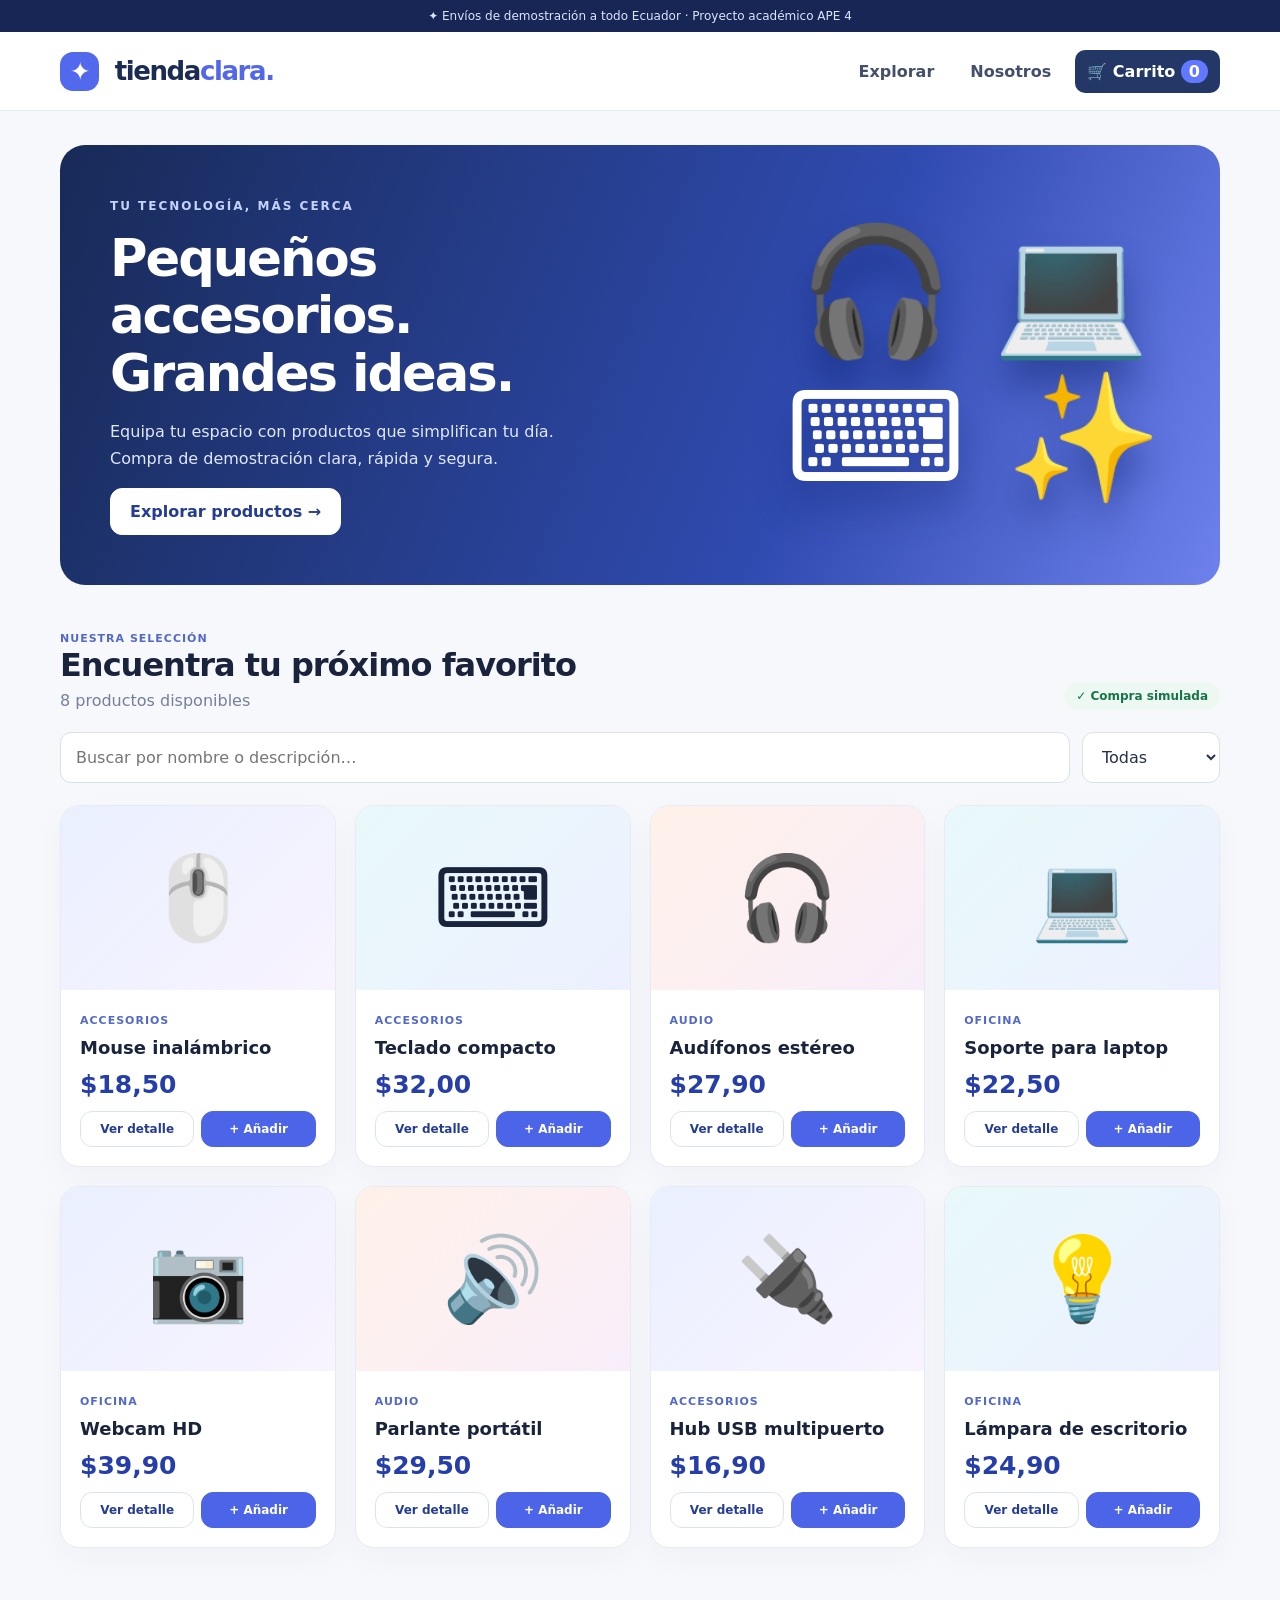
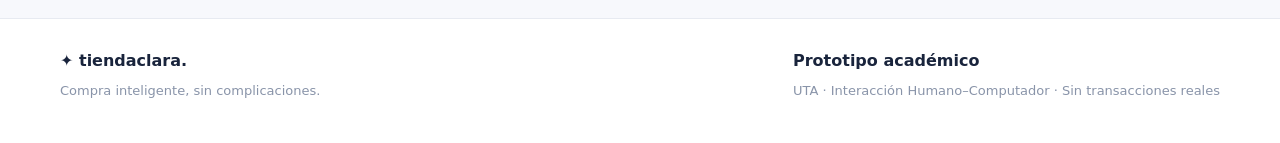
==== prototipo/v2/index.html @ d962505a "docs: document APE4 prototype and include iterations" ====
<!doctype html><html lang="es"><head><meta charset="utf-8"><meta name="viewport" content="width=device-width,initial-scale=1"><meta name="theme-color" content="#172654"><title>Tienda Clara | Compra fácil</title><link rel="stylesheet" href="styles.css"></head><body><a class="skip" href="#main">Saltar al contenido</a><div class="top">✦ Envíos de demostración a todo Ecuador · Proyecto académico APE 4</div><header class="head"><div class="wrap nav"><button class="brand" data-go="catalog" aria-label="Ir al inicio"><span class="logo">✦</span> tienda<span>clara.</span></button><nav aria-label="Principal"><button data-go="catalog">Explorar</button><button data-go="about">Nosotros</button><button class="cartbtn" data-go="cart">🛒 Carrito <span id="cartcount">0</span></button></nav></div></header><main id="main" class="wrap" tabindex="-1"></main><div id="toast" role="status" aria-live="polite"></div><footer><div class="wrap foot"><div><b>✦ tiendaclara.</b><p>Compra inteligente, sin complicaciones.</p></div><div><b>Prototipo académico</b><p>UTA · Interacción Humano–Computador · Sin transacciones reales</p></div></div></footer><script src="app.js"></script></body></html>
---- prototipo/v2/styles.css ----
*{box-sizing:border-box}html{scroll-behavior:smooth}body{margin:0;font-family:Inter,ui-sans-serif,system-ui,-apple-system,Segoe UI,sans-serif;background:#f7f8fc;color:#19243c}button,input,select,textarea{font:inherit}button{cursor:pointer}button:disabled{cursor:not-allowed;opacity:.5}.wrap{width:min(1160px,calc(100% - 40px));margin:auto}.top{background:#172654;color:#dce5ff;text-align:center;font-size:12px;padding:9px}.head{background:#fff;border-bottom:1px solid #e6eaf1;position:sticky;top:0;z-index:10}.nav{display:flex;align-items:center;justify-content:space-between;min-height:78px;gap:16px}.brand{font-weight:900;font-size:26px;letter-spacing:-1.4px;background:none;border:0;color:#1b2c54;padding:0}.brand span:last-child{color:#5268e9}.logo{display:inline-grid;place-items:center;background:#5369ed;color:white;width:39px;height:39px;border-radius:13px;margin-right:8px;font-size:25px}.nav nav{display:flex;gap:12px;align-items:center}.nav nav button{background:none;border:0;color:#43506c;font-weight:700;padding:12px;border-radius:10px}.nav nav button:hover{background:#f1f3ff}.nav nav .cartbtn{background:#243867;color:#fff}.cartbtn span{background:#6278ff;padding:2px 8px;border-radius:20px}.skip{position:absolute;left:-9999px}.skip:focus{left:10px;top:10px;z-index:99;background:#fff;padding:10px}main{min-height:68vh;padding-bottom:70px}.hero{margin:34px 0 42px;background:linear-gradient(112deg,#182a57 0%,#304bb1 65%,#6e81ed);border-radius:25px;display:grid;grid-template-columns:1.15fr .85fr;align-items:center;overflow:hidden;min-height:350px;color:white}.hero-copy{padding:50px}.eyebrow{font-size:12px;font-weight:800;letter-spacing:2px;color:#c4d2ff}.hero h1{font-size:clamp(34px,4vw,54px);letter-spacing:-2px;line-height:1.12;margin:16px 0}.hero p{color:#e0e8ff;line-height:1.7;max-width:480px}.hero-art{font-size:125px;text-align:center;filter:drop-shadow(0 25px 18px #091e6470)}.btn{background:#4c64e8;border:1px solid #4c64e8;border-radius:12px;color:white;padding:13px 19px;font-weight:800;display:inline-flex;gap:9px;align-items:center;justify-content:center}.btn:hover{background:#344dcb}.btn.white{background:white;color:#243c91;border-color:white}.btn.ghost{background:#fff;color:#243c91;border-color:#dbe2f3}.btn.danger{color:#a6324b;background:#fff0f3;border-color:#ffe0e6}.btn:focus-visible,button:focus-visible,input:focus-visible,select:focus-visible,textarea:focus-visible{outline:3px solid #f2aa32;outline-offset:3px}.sectionhead{display:flex;justify-content:space-between;align-items:end;gap:15px;margin:0 0 20px}.sectionhead h2,.page-title{font-size:32px;letter-spacing:-1px;margin:0 0 7px}.muted{color:#748099}.filters{display:flex;gap:12px;flex-wrap:wrap;margin:22px 0}.filters input,.filters select,.field input,.field select,.field textarea{padding:14px 15px;background:#fff;border:1px solid #d9dfeb;border-radius:11px;color:#25314b}.filters input{flex:1;min-width:220px}.grid{display:grid;grid-template-columns:repeat(4,minmax(0,1fr));gap:19px}.product,.panel,.summary{background:white;border:1px solid #e7eaf1;border-radius:19px;box-shadow:0 10px 28px #1b2b5109;overflow:hidden}.product .pic{height:184px;display:grid;place-items:center;font-size:82px;background:linear-gradient(135deg,#eaf0ff,#f8f3ff)}.product:nth-child(2n) .pic{background:linear-gradient(135deg,#e8f9fa,#edf0ff)}.product:nth-child(3n) .pic{background:linear-gradient(135deg,#fff1e9,#f8eefa)}.product-body{padding:19px}.tag{font-size:11px;text-transform:uppercase;letter-spacing:1px;color:#5369c9;font-weight:900}.product h3{font-size:18px;margin:9px 0 6px}.price{font-size:25px;font-weight:900;color:#263eaa;margin:12px 0}.actions{display:flex;gap:7px;flex-wrap:wrap}.actions .btn{font-size:12px;padding:10px;flex:1}.crumb{margin:29px 0 23px;color:#687590}.crumb button{border:0;background:none;color:#405ed5;font-weight:700}.detail{display:grid;grid-template-columns:1fr 1fr;gap:30px}.detail-art{min-height:390px;background:linear-gradient(145deg,#e6ecff,#f7f2ff);border-radius:24px;display:grid;place-items:center;font-size:180px}.detail h1{font-size:43px;letter-spacing:-1.5px}.detail p{line-height:1.8}.pill{display:inline-block;padding:7px 12px;background:#ecf8f1;color:#187449;border-radius:30px;font-size:12px;font-weight:800}.panel{padding:28px}.layout{display:grid;grid-template-columns:1.7fr 1fr;gap:25px;align-items:start}.line{display:flex;align-items:center;gap:17px;padding:18px 0;border-bottom:1px solid #e8ebf3}.mini{width:82px;height:82px;border-radius:15px;background:#eef2ff;display:grid;place-items:center;font-size:42px}.lineinfo{flex:1}.lineinfo h3{margin:0 0 5px}.qty{display:flex;align-items:center;gap:12px}.qty button{border:1px solid #dbe1ed;background:#fff;border-radius:8px;width:34px;height:34px}.summary{padding:26px;position:sticky;top:104px}.sumrow{display:flex;justify-content:space-between;margin:16px 0}.sumrow.total{border-top:1px solid #e4e9f3;padding-top:20px;font-weight:900;font-size:22px}.summary .btn{width:100%}.field{display:grid;gap:7px;margin:17px 0}.field label{font-weight:750;font-size:14px}.field small{color:#b02d49;min-height:17px}.field [aria-invalid=true]{border-color:#d44865;background:#fff8f9}.two{display:grid;grid-template-columns:1fr 1fr;gap:16px}.notice{background:#f1f5ff;border:1px solid #dce6ff;border-radius:12px;padding:13px 16px;color:#40547d;font-size:14px}.success{max-width:720px;margin:60px auto;text-align:center;padding:45px}.success-icon{font-size:75px}.success h1{font-size:36px}.empty{text-align:center;padding:70px 20px;background:#fff;border-radius:20px;border:1px solid #e5eaf4}.empty .emoji{font-size:80px}.foot{display:flex;justify-content:space-between;gap:20px;padding:32px 0}.foot p{color:#8994a9;font-size:13px}footer{background:#fff;border-top:1px solid #e7eaf1}#toast{position:fixed;bottom:25px;right:25px;z-index:30;background:#1d355d;color:white;padding:14px 20px;border-radius:12px;box-shadow:0 10px 30px #12214633;opacity:0;pointer-events:none;transition:opacity .2s}#toast.show{opacity:1}.loader{display:inline-block;width:18px;height:18px;border:3px solid #ffffff77;border-top-color:white;border-radius:50%;animation:spin .8s linear infinite}@keyframes spin{to{transform:rotate(360deg)}}@media(max-width:900px){.grid{grid-template-columns:repeat(2,1fr)}.layout{grid-template-columns:1fr}.summary{position:static}.hero-art{font-size:95px}}@media(max-width:600px){.wrap{width:min(100% - 26px,1160px)}.nav{flex-wrap:wrap;padding:13px 0}.brand{font-size:21px}.nav nav{gap:0}.nav nav button{padding:9px;font-size:12px}.hero{grid-template-columns:1fr}.hero-copy{padding:30px}.hero-art{display:none}.grid,.detail,.two{grid-template-columns:1fr}.detail-art{min-height:260px;font-size:125px}.sectionhead h2,.page-title{font-size:27px}.line{flex-wrap:wrap}.foot{display:block}}
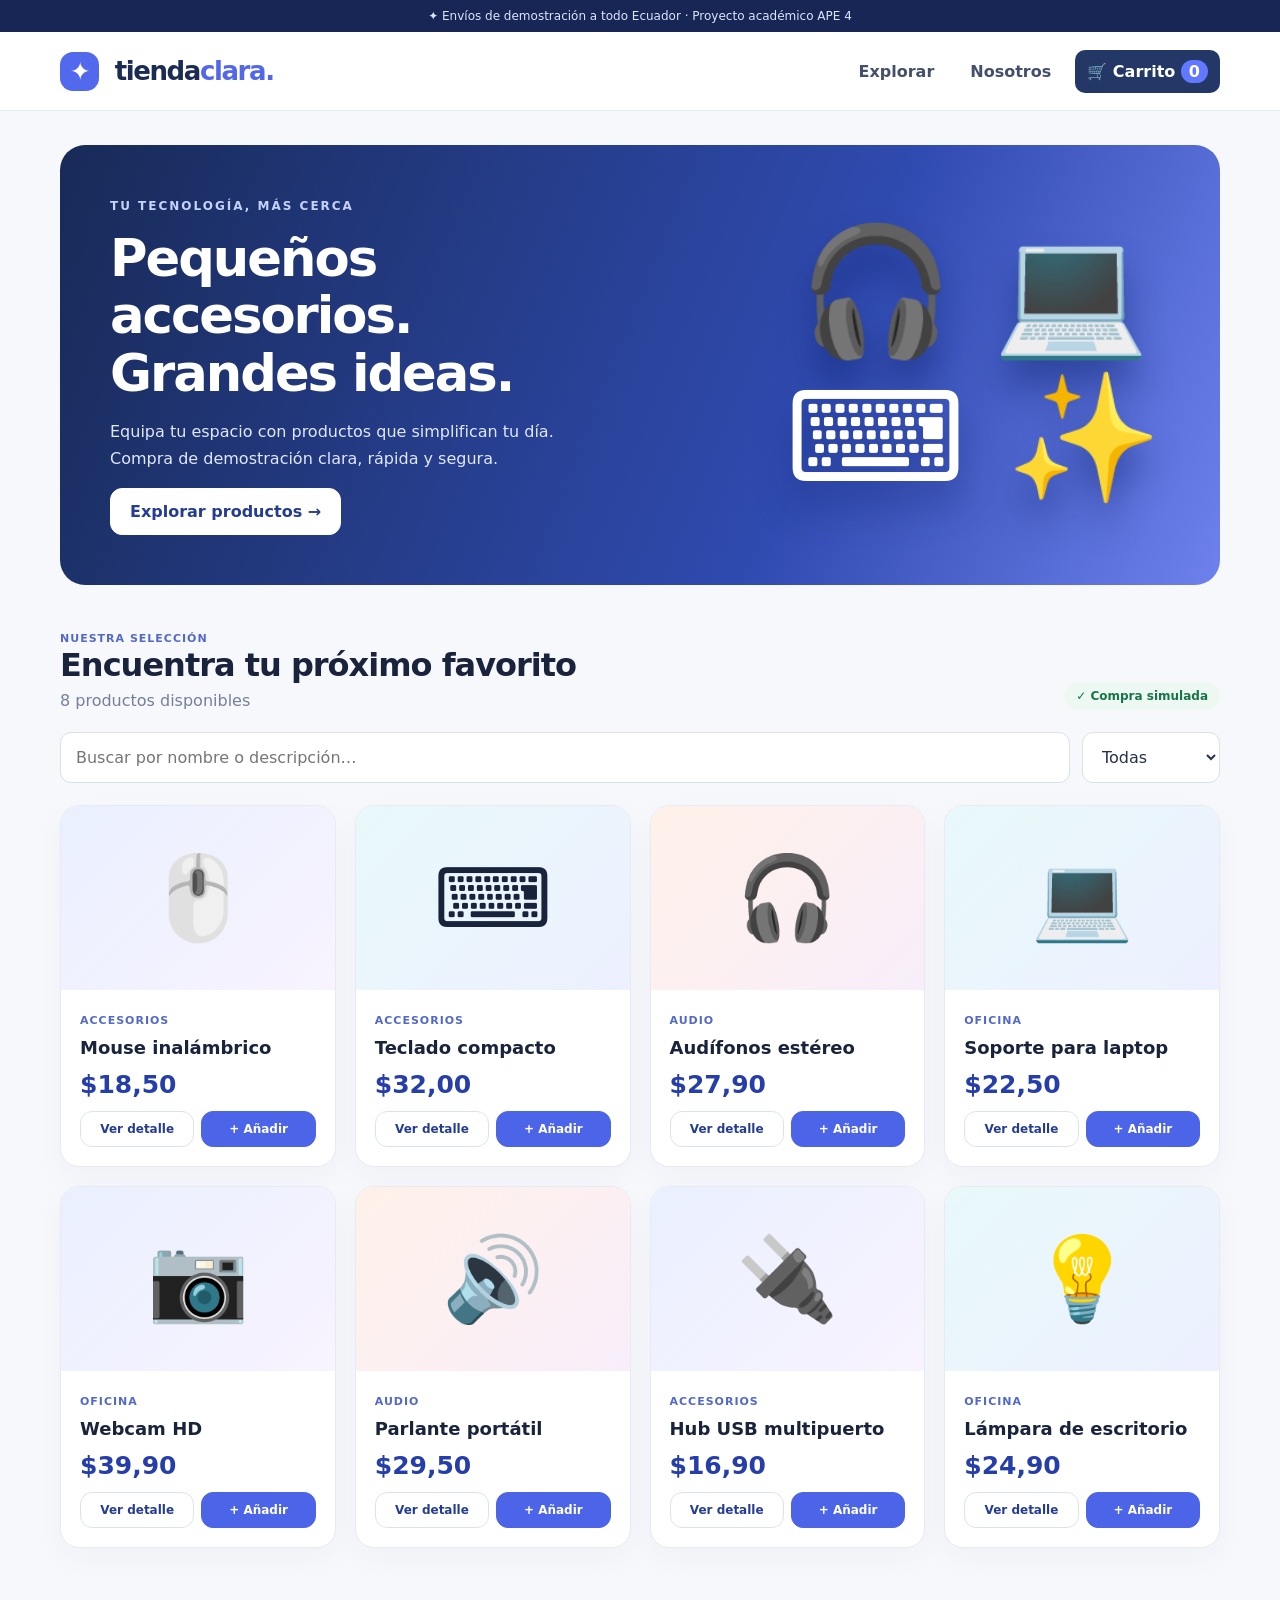
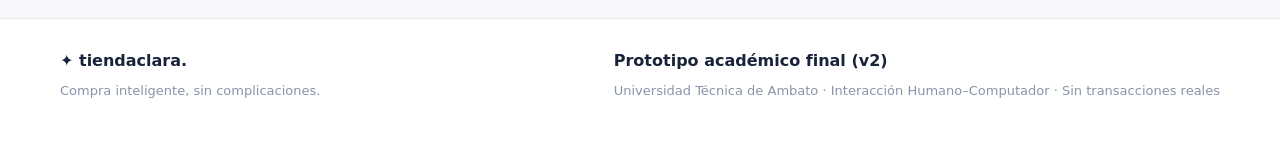
==== commit 33eb6893: "feat: optimizaciones de accesibilidad, interfaz final y documentación de v2 (Closes #3)" ====
--- a/prototipo/v2/index.html
+++ b/prototipo/v2/index.html
@@ -1 +1,43 @@
-<!doctype html><html lang="es"><head><meta charset="utf-8"><meta name="viewport" content="width=device-width,initial-scale=1"><meta name="theme-color" content="#172654"><title>Tienda Clara | Compra fácil</title><link rel="stylesheet" href="styles.css"></head><body><a class="skip" href="#main">Saltar al contenido</a><div class="top">✦ Envíos de demostración a todo Ecuador · Proyecto académico APE 4</div><header class="head"><div class="wrap nav"><button class="brand" data-go="catalog" aria-label="Ir al inicio"><span class="logo">✦</span> tienda<span>clara.</span></button><nav aria-label="Principal"><button data-go="catalog">Explorar</button><button data-go="about">Nosotros</button><button class="cartbtn" data-go="cart">🛒 Carrito <span id="cartcount">0</span></button></nav></div></header><main id="main" class="wrap" tabindex="-1"></main><div id="toast" role="status" aria-live="polite"></div><footer><div class="wrap foot"><div><b>✦ tiendaclara.</b><p>Compra inteligente, sin complicaciones.</p></div><div><b>Prototipo académico</b><p>UTA · Interacción Humano–Computador · Sin transacciones reales</p></div></div></footer><script src="app.js"></script></body></html>+<!doctype html>
+<html lang="es">
+<head>
+  <meta charset="utf-8">
+  <meta name="viewport" content="width=device-width,initial-scale=1">
+  <meta name="theme-color" content="#172654">
+  <title>Tienda Clara | Compra fácil y accesible</title>
+  <link rel="stylesheet" href="styles.css">
+</head>
+<body>
+  <a class="skip" href="#main">Saltar al contenido principal</a>
+  <div class="top">✦ Envíos de demostración a todo Ecuador · Proyecto académico APE 4</div>
+  <header class="head">
+    <div class="wrap nav">
+      <button class="brand" data-go="catalog" aria-label="Ir al inicio de Tienda Clara">
+        <span class="logo">✦</span> tienda<span>clara.</span>
+      </button>
+      <nav aria-label="Navegación principal">
+        <button data-go="catalog">Explorar</button>
+        <button data-go="about">Nosotros</button>
+        <button class="cartbtn" data-go="cart" aria-label="Ver carrito de compras">
+          🛒 Carrito <span id="cartcount">0</span>
+        </button>
+      </nav>
+    </div>
+  </header>
+  <main id="main" class="wrap" tabindex="-1"></main>
+  <div id="toast" role="status" aria-live="polite"></div>
+  <footer>
+    <div class="wrap foot">
+      <div>
+        <b>✦ tiendaclara.</b>
+        <p>Compra inteligente, sin complicaciones.</p>
+      </div>
+      <div>
+        <b>Prototipo académico final (v2)</b>
+        <p>Universidad Técnica de Ambato · Interacción Humano–Computador · Sin transacciones reales</p>
+      </div>
+    </div>
+  </footer>
+  <script src="app.js"></script>
+</body>
+</html>
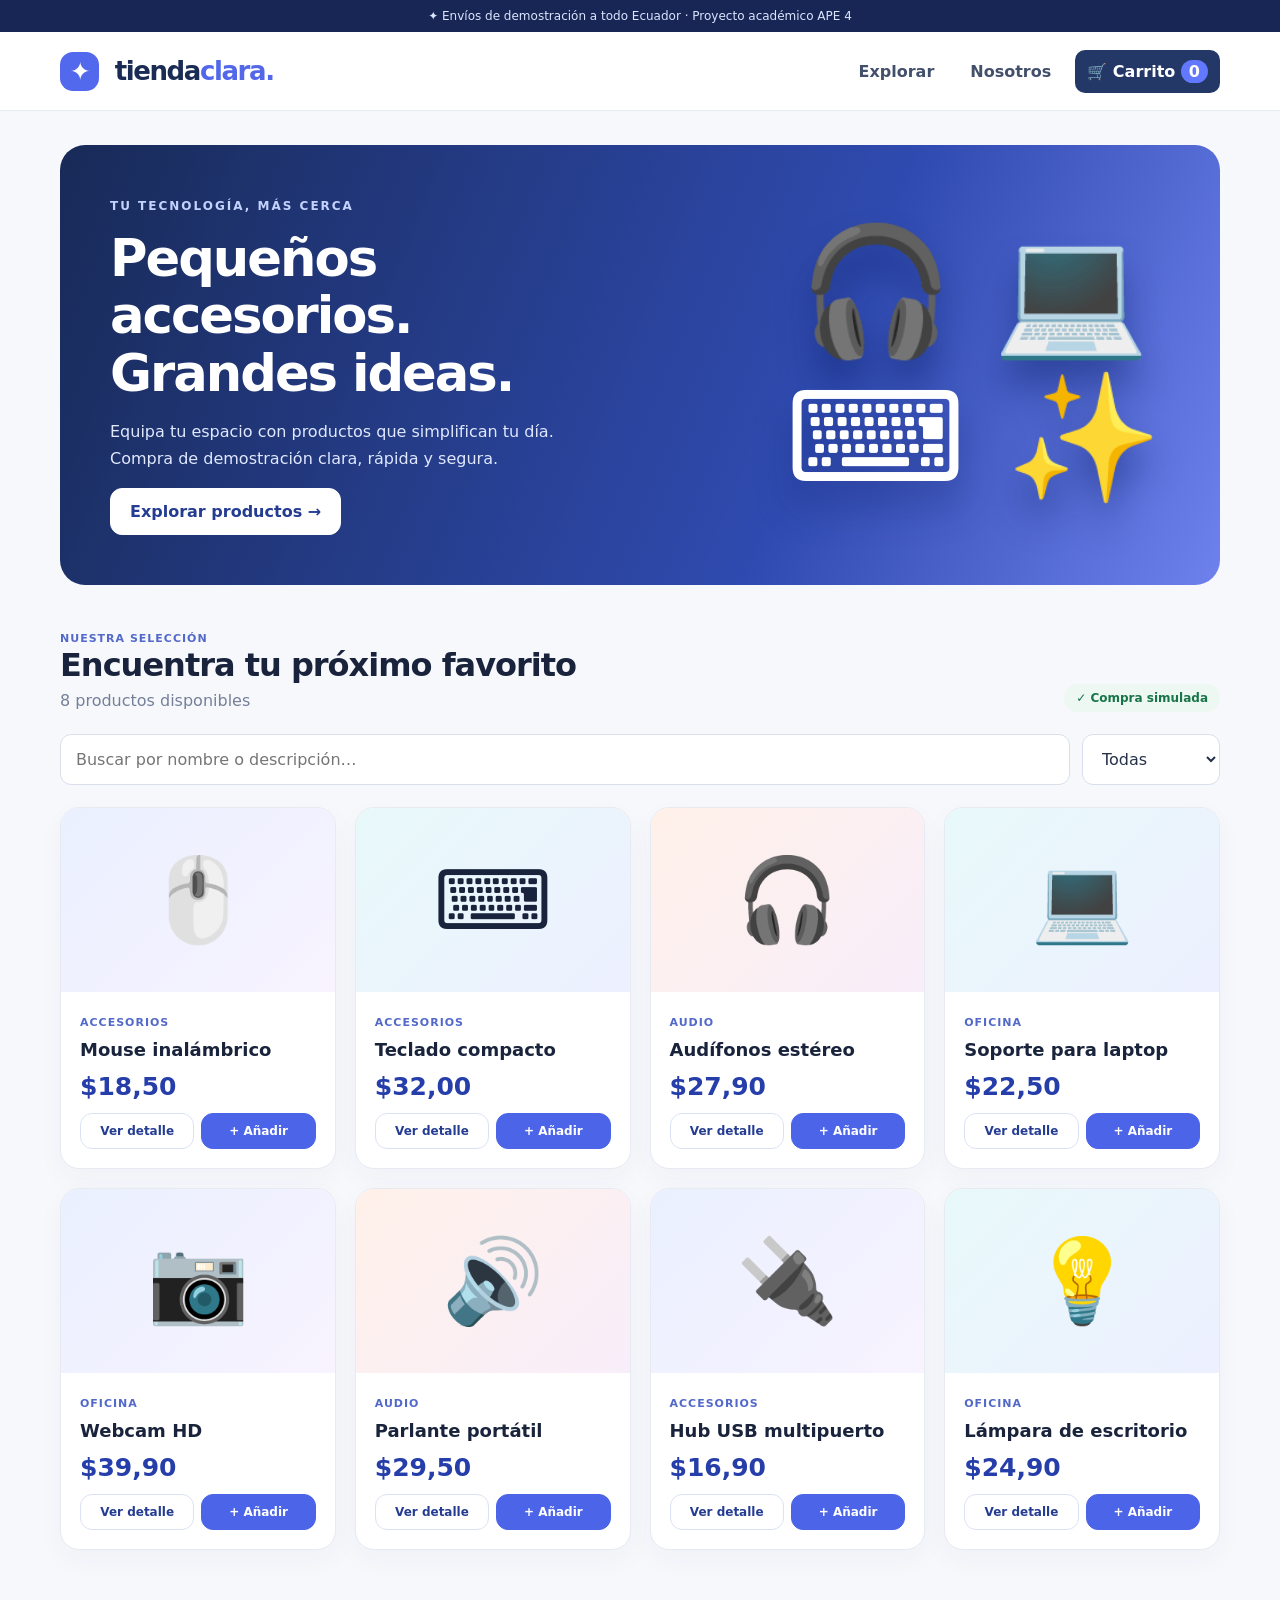
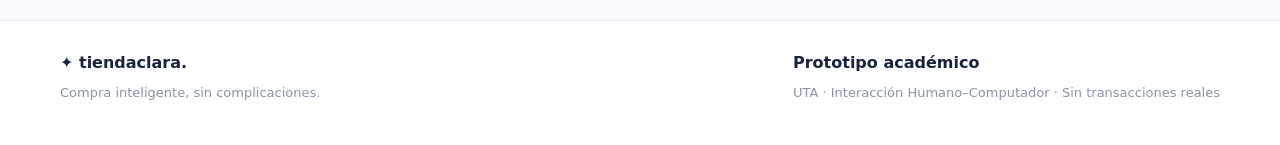
==== commit 23047564: "Mejora de los cambios en el prororipo v2" ====
--- a/prototipo/v2/index.html
+++ b/prototipo/v2/index.html
@@ -1,43 +1,49 @@
 <!doctype html>
 <html lang="es">
-<head>
-  <meta charset="utf-8">
-  <meta name="viewport" content="width=device-width,initial-scale=1">
-  <meta name="theme-color" content="#172654">
-  <title>Tienda Clara | Compra fácil y accesible</title>
-  <link rel="stylesheet" href="styles.css">
-</head>
-<body>
-  <a class="skip" href="#main">Saltar al contenido principal</a>
-  <div class="top">✦ Envíos de demostración a todo Ecuador · Proyecto académico APE 4</div>
-  <header class="head">
-    <div class="wrap nav">
-      <button class="brand" data-go="catalog" aria-label="Ir al inicio de Tienda Clara">
-        <span class="logo">✦</span> tienda<span>clara.</span>
-      </button>
-      <nav aria-label="Navegación principal">
-        <button data-go="catalog">Explorar</button>
-        <button data-go="about">Nosotros</button>
-        <button class="cartbtn" data-go="cart" aria-label="Ver carrito de compras">
-          🛒 Carrito <span id="cartcount">0</span>
-        </button>
-      </nav>
-    </div>
-  </header>
-  <main id="main" class="wrap" tabindex="-1"></main>
-  <div id="toast" role="status" aria-live="polite"></div>
-  <footer>
-    <div class="wrap foot">
-      <div>
-        <b>✦ tiendaclara.</b>
-        <p>Compra inteligente, sin complicaciones.</p>
-      </div>
-      <div>
-        <b>Prototipo académico final (v2)</b>
-        <p>Universidad Técnica de Ambato · Interacción Humano–Computador · Sin transacciones reales</p>
-      </div>
-    </div>
-  </footer>
-  <script src="app.js"></script>
-</body>
-</html>
+	<head>
+		<meta charset="utf-8">
+		<meta name="viewport" content="width=device-width, initial-scale=1">
+		<meta name="theme-color" content="#172654">
+		<title>Tienda Clara | Compra fácil</title>
+		<link rel="stylesheet" href="./styles.css">
+		<script src="./app.js" defer></script>
+	</head>
+	<body>
+		<a class="skip" href="#main">Saltar al contenido</a>
+
+		<div class="top">
+			✦ Envíos de demostración a todo Ecuador · Proyecto académico APE 4
+		</div>
+
+		<header class="head">
+			<div class="wrap nav">
+				<button class="brand" data-go="catalog" aria-label="Ir al inicio">
+					<span class="logo">✦</span> tienda<span>clara.</span>
+				</button>
+				<nav aria-label="Principal">
+					<button data-go="catalog">Explorar</button>
+					<button data-go="about">Nosotros</button>
+					<button class="cartbtn" data-go="cart">
+						🛒 Carrito <span id="cartcount">0</span>
+					</button>
+				</nav>
+			</div>
+		</header>
+
+		<main id="main" class="wrap" tabindex="-1"></main>
+		<div id="toast" role="status" aria-live="polite"></div>
+
+		<footer>
+			<div class="wrap foot">
+				<div>
+					<b>✦ tiendaclara.</b>
+					<p>Compra inteligente, sin complicaciones.</p>
+				</div>
+				<div>
+					<b>Prototipo académico</b>
+					<p>UTA · Interacción Humano–Computador · Sin transacciones reales</p>
+				</div>
+			</div>
+		</footer>
+	</body>
+</html>
--- a/prototipo/v2/styles.css
+++ b/prototipo/v2/styles.css
@@ -1 +1,570 @@
-*{box-sizing:border-box}html{scroll-behavior:smooth}body{margin:0;font-family:Inter,ui-sans-serif,system-ui,-apple-system,Segoe UI,sans-serif;background:#f7f8fc;color:#19243c}button,input,select,textarea{font:inherit}button{cursor:pointer}button:disabled{cursor:not-allowed;opacity:.5}.wrap{width:min(1160px,calc(100% - 40px));margin:auto}.top{background:#172654;color:#dce5ff;text-align:center;font-size:12px;padding:9px}.head{background:#fff;border-bottom:1px solid #e6eaf1;position:sticky;top:0;z-index:10}.nav{display:flex;align-items:center;justify-content:space-between;min-height:78px;gap:16px}.brand{font-weight:900;font-size:26px;letter-spacing:-1.4px;background:none;border:0;color:#1b2c54;padding:0}.brand span:last-child{color:#5268e9}.logo{display:inline-grid;place-items:center;background:#5369ed;color:white;width:39px;height:39px;border-radius:13px;margin-right:8px;font-size:25px}.nav nav{display:flex;gap:12px;align-items:center}.nav nav button{background:none;border:0;color:#43506c;font-weight:700;padding:12px;border-radius:10px}.nav nav button:hover{background:#f1f3ff}.nav nav .cartbtn{background:#243867;color:#fff}.cartbtn span{background:#6278ff;padding:2px 8px;border-radius:20px}.skip{position:absolute;left:-9999px}.skip:focus{left:10px;top:10px;z-index:99;background:#fff;padding:10px}main{min-height:68vh;padding-bottom:70px}.hero{margin:34px 0 42px;background:linear-gradient(112deg,#182a57 0%,#304bb1 65%,#6e81ed);border-radius:25px;display:grid;grid-template-columns:1.15fr .85fr;align-items:center;overflow:hidden;min-height:350px;color:white}.hero-copy{padding:50px}.eyebrow{font-size:12px;font-weight:800;letter-spacing:2px;color:#c4d2ff}.hero h1{font-size:clamp(34px,4vw,54px);letter-spacing:-2px;line-height:1.12;margin:16px 0}.hero p{color:#e0e8ff;line-height:1.7;max-width:480px}.hero-art{font-size:125px;text-align:center;filter:drop-shadow(0 25px 18px #091e6470)}.btn{background:#4c64e8;border:1px solid #4c64e8;border-radius:12px;color:white;padding:13px 19px;font-weight:800;display:inline-flex;gap:9px;align-items:center;justify-content:center}.btn:hover{background:#344dcb}.btn.white{background:white;color:#243c91;border-color:white}.btn.ghost{background:#fff;color:#243c91;border-color:#dbe2f3}.btn.danger{color:#a6324b;background:#fff0f3;border-color:#ffe0e6}.btn:focus-visible,button:focus-visible,input:focus-visible,select:focus-visible,textarea:focus-visible{outline:3px solid #f2aa32;outline-offset:3px}.sectionhead{display:flex;justify-content:space-between;align-items:end;gap:15px;margin:0 0 20px}.sectionhead h2,.page-title{font-size:32px;letter-spacing:-1px;margin:0 0 7px}.muted{color:#748099}.filters{display:flex;gap:12px;flex-wrap:wrap;margin:22px 0}.filters input,.filters select,.field input,.field select,.field textarea{padding:14px 15px;background:#fff;border:1px solid #d9dfeb;border-radius:11px;color:#25314b}.filters input{flex:1;min-width:220px}.grid{display:grid;grid-template-columns:repeat(4,minmax(0,1fr));gap:19px}.product,.panel,.summary{background:white;border:1px solid #e7eaf1;border-radius:19px;box-shadow:0 10px 28px #1b2b5109;overflow:hidden}.product .pic{height:184px;display:grid;place-items:center;font-size:82px;background:linear-gradient(135deg,#eaf0ff,#f8f3ff)}.product:nth-child(2n) .pic{background:linear-gradient(135deg,#e8f9fa,#edf0ff)}.product:nth-child(3n) .pic{background:linear-gradient(135deg,#fff1e9,#f8eefa)}.product-body{padding:19px}.tag{font-size:11px;text-transform:uppercase;letter-spacing:1px;color:#5369c9;font-weight:900}.product h3{font-size:18px;margin:9px 0 6px}.price{font-size:25px;font-weight:900;color:#263eaa;margin:12px 0}.actions{display:flex;gap:7px;flex-wrap:wrap}.actions .btn{font-size:12px;padding:10px;flex:1}.crumb{margin:29px 0 23px;color:#687590}.crumb button{border:0;background:none;color:#405ed5;font-weight:700}.detail{display:grid;grid-template-columns:1fr 1fr;gap:30px}.detail-art{min-height:390px;background:linear-gradient(145deg,#e6ecff,#f7f2ff);border-radius:24px;display:grid;place-items:center;font-size:180px}.detail h1{font-size:43px;letter-spacing:-1.5px}.detail p{line-height:1.8}.pill{display:inline-block;padding:7px 12px;background:#ecf8f1;color:#187449;border-radius:30px;font-size:12px;font-weight:800}.panel{padding:28px}.layout{display:grid;grid-template-columns:1.7fr 1fr;gap:25px;align-items:start}.line{display:flex;align-items:center;gap:17px;padding:18px 0;border-bottom:1px solid #e8ebf3}.mini{width:82px;height:82px;border-radius:15px;background:#eef2ff;display:grid;place-items:center;font-size:42px}.lineinfo{flex:1}.lineinfo h3{margin:0 0 5px}.qty{display:flex;align-items:center;gap:12px}.qty button{border:1px solid #dbe1ed;background:#fff;border-radius:8px;width:34px;height:34px}.summary{padding:26px;position:sticky;top:104px}.sumrow{display:flex;justify-content:space-between;margin:16px 0}.sumrow.total{border-top:1px solid #e4e9f3;padding-top:20px;font-weight:900;font-size:22px}.summary .btn{width:100%}.field{display:grid;gap:7px;margin:17px 0}.field label{font-weight:750;font-size:14px}.field small{color:#b02d49;min-height:17px}.field [aria-invalid=true]{border-color:#d44865;background:#fff8f9}.two{display:grid;grid-template-columns:1fr 1fr;gap:16px}.notice{background:#f1f5ff;border:1px solid #dce6ff;border-radius:12px;padding:13px 16px;color:#40547d;font-size:14px}.success{max-width:720px;margin:60px auto;text-align:center;padding:45px}.success-icon{font-size:75px}.success h1{font-size:36px}.empty{text-align:center;padding:70px 20px;background:#fff;border-radius:20px;border:1px solid #e5eaf4}.empty .emoji{font-size:80px}.foot{display:flex;justify-content:space-between;gap:20px;padding:32px 0}.foot p{color:#8994a9;font-size:13px}footer{background:#fff;border-top:1px solid #e7eaf1}#toast{position:fixed;bottom:25px;right:25px;z-index:30;background:#1d355d;color:white;padding:14px 20px;border-radius:12px;box-shadow:0 10px 30px #12214633;opacity:0;pointer-events:none;transition:opacity .2s}#toast.show{opacity:1}.loader{display:inline-block;width:18px;height:18px;border:3px solid #ffffff77;border-top-color:white;border-radius:50%;animation:spin .8s linear infinite}@keyframes spin{to{transform:rotate(360deg)}}@media(max-width:900px){.grid{grid-template-columns:repeat(2,1fr)}.layout{grid-template-columns:1fr}.summary{position:static}.hero-art{font-size:95px}}@media(max-width:600px){.wrap{width:min(100% - 26px,1160px)}.nav{flex-wrap:wrap;padding:13px 0}.brand{font-size:21px}.nav nav{gap:0}.nav nav button{padding:9px;font-size:12px}.hero{grid-template-columns:1fr}.hero-copy{padding:30px}.hero-art{display:none}.grid,.detail,.two{grid-template-columns:1fr}.detail-art{min-height:260px;font-size:125px}.sectionhead h2,.page-title{font-size:27px}.line{flex-wrap:wrap}.foot{display:block}}+* {
+  box-sizing: border-box;
+}
+html {
+  scroll-behavior: smooth;
+}
+body {
+  margin: 0;
+  font-family:
+    Inter,
+    ui-sans-serif,
+    system-ui,
+    -apple-system,
+    Segoe UI,
+    sans-serif;
+  background: #f7f8fc;
+  color: #19243c;
+}
+button,
+input,
+select,
+textarea {
+  font: inherit;
+}
+button {
+  cursor: pointer;
+}
+button:disabled {
+  cursor: not-allowed;
+  opacity: 0.5;
+}
+.wrap {
+  width: min(1160px, calc(100% - 40px));
+  margin: auto;
+}
+.top {
+  background: #172654;
+  color: #dce5ff;
+  text-align: center;
+  font-size: 12px;
+  padding: 9px;
+}
+.head {
+  background: #fff;
+  border-bottom: 1px solid #e6eaf1;
+  position: sticky;
+  top: 0;
+  z-index: 10;
+}
+.nav {
+  display: flex;
+  align-items: center;
+  justify-content: space-between;
+  min-height: 78px;
+  gap: 16px;
+}
+.brand {
+  font-weight: 900;
+  font-size: 26px;
+  letter-spacing: -1.4px;
+  background: none;
+  border: 0;
+  color: #1b2c54;
+  padding: 0;
+}
+.brand span:last-child {
+  color: #5268e9;
+}
+.logo {
+  display: inline-grid;
+  place-items: center;
+  background: #5369ed;
+  color: white;
+  width: 39px;
+  height: 39px;
+  border-radius: 13px;
+  margin-right: 8px;
+  font-size: 25px;
+}
+.nav nav {
+  display: flex;
+  gap: 12px;
+  align-items: center;
+}
+.nav nav button {
+  background: none;
+  border: 0;
+  color: #43506c;
+  font-weight: 700;
+  padding: 12px;
+  border-radius: 10px;
+}
+.nav nav button:hover {
+  background: #f1f3ff;
+}
+.nav nav .cartbtn {
+  background: #243867;
+  color: #fff;
+}
+.cartbtn span {
+  background: #6278ff;
+  padding: 2px 8px;
+  border-radius: 20px;
+}
+.skip {
+  position: absolute;
+  left: -9999px;
+}
+.skip:focus {
+  left: 10px;
+  top: 10px;
+  z-index: 99;
+  background: #fff;
+  padding: 10px;
+}
+main {
+  min-height: 68vh;
+  padding-bottom: 70px;
+}
+.hero {
+  margin: 34px 0 42px;
+  background: linear-gradient(112deg, #182a57 0%, #304bb1 65%, #6e81ed);
+  border-radius: 25px;
+  display: grid;
+  grid-template-columns: 1.15fr 0.85fr;
+  align-items: center;
+  overflow: hidden;
+  min-height: 350px;
+  color: white;
+}
+.hero-copy {
+  padding: 50px;
+}
+.eyebrow {
+  font-size: 12px;
+  font-weight: 800;
+  letter-spacing: 2px;
+  color: #c4d2ff;
+}
+.hero h1 {
+  font-size: clamp(34px, 4vw, 54px);
+  letter-spacing: -2px;
+  line-height: 1.12;
+  margin: 16px 0;
+}
+.hero p {
+  color: #e0e8ff;
+  line-height: 1.7;
+  max-width: 480px;
+}
+.hero-art {
+  font-size: 125px;
+  text-align: center;
+  filter: drop-shadow(0 25px 18px #091e6470);
+}
+.btn {
+  background: #4c64e8;
+  border: 1px solid #4c64e8;
+  border-radius: 12px;
+  color: white;
+  padding: 13px 19px;
+  font-weight: 800;
+  display: inline-flex;
+  gap: 9px;
+  align-items: center;
+  justify-content: center;
+}
+.btn:hover {
+  background: #344dcb;
+}
+.btn.white {
+  background: white;
+  color: #243c91;
+  border-color: white;
+}
+.btn.ghost {
+  background: #fff;
+  color: #243c91;
+  border-color: #dbe2f3;
+}
+.btn.danger {
+  color: #a6324b;
+  background: #fff0f3;
+  border-color: #ffe0e6;
+}
+.btn:focus-visible,
+button:focus-visible,
+input:focus-visible,
+select:focus-visible,
+textarea:focus-visible {
+  outline: 3px solid #f2aa32;
+  outline-offset: 3px;
+}
+.sectionhead {
+  display: flex;
+  justify-content: space-between;
+  align-items: end;
+  gap: 15px;
+  margin: 0 0 20px;
+}
+.sectionhead h2,
+.page-title {
+  font-size: 32px;
+  letter-spacing: -1px;
+  margin: 0 0 7px;
+}
+.muted {
+  color: #748099;
+}
+.filters {
+  display: flex;
+  gap: 12px;
+  flex-wrap: wrap;
+  margin: 22px 0;
+}
+.filters input,
+.filters select,
+.field input,
+.field select,
+.field textarea {
+  padding: 14px 15px;
+  background: #fff;
+  border: 1px solid #d9dfeb;
+  border-radius: 11px;
+  color: #25314b;
+}
+.filters input {
+  flex: 1;
+  min-width: 220px;
+}
+.grid {
+  display: grid;
+  grid-template-columns: repeat(4, minmax(0, 1fr));
+  gap: 19px;
+}
+.product,
+.panel,
+.summary {
+  background: white;
+  border: 1px solid #e7eaf1;
+  border-radius: 19px;
+  box-shadow: 0 10px 28px #1b2b5109;
+  overflow: hidden;
+}
+.product .pic {
+  height: 184px;
+  display: grid;
+  place-items: center;
+  font-size: 82px;
+  background: linear-gradient(135deg, #eaf0ff, #f8f3ff);
+}
+.product:nth-child(2n) .pic {
+  background: linear-gradient(135deg, #e8f9fa, #edf0ff);
+}
+.product:nth-child(3n) .pic {
+  background: linear-gradient(135deg, #fff1e9, #f8eefa);
+}
+.product-body {
+  padding: 19px;
+}
+.tag {
+  font-size: 11px;
+  text-transform: uppercase;
+  letter-spacing: 1px;
+  color: #5369c9;
+  font-weight: 900;
+}
+.product h3 {
+  font-size: 18px;
+  margin: 9px 0 6px;
+}
+.price {
+  font-size: 25px;
+  font-weight: 900;
+  color: #263eaa;
+  margin: 12px 0;
+}
+.actions {
+  display: flex;
+  gap: 7px;
+  flex-wrap: wrap;
+}
+.actions .btn {
+  font-size: 12px;
+  padding: 10px;
+  flex: 1;
+}
+.crumb {
+  margin: 29px 0 23px;
+  color: #687590;
+}
+.crumb button {
+  border: 0;
+  background: none;
+  color: #405ed5;
+  font-weight: 700;
+}
+.detail {
+  display: grid;
+  grid-template-columns: 1fr 1fr;
+  gap: 30px;
+}
+.detail-art {
+  min-height: 390px;
+  background: linear-gradient(145deg, #e6ecff, #f7f2ff);
+  border-radius: 24px;
+  display: grid;
+  place-items: center;
+  font-size: 180px;
+}
+.detail h1 {
+  font-size: 43px;
+  letter-spacing: -1.5px;
+}
+.detail p {
+  line-height: 1.8;
+}
+.pill {
+  display: inline-block;
+  padding: 7px 12px;
+  background: #ecf8f1;
+  color: #187449;
+  border-radius: 30px;
+  font-size: 12px;
+  font-weight: 800;
+}
+.panel {
+  padding: 28px;
+}
+.layout {
+  display: grid;
+  grid-template-columns: 1.7fr 1fr;
+  gap: 25px;
+  align-items: start;
+}
+.line {
+  display: flex;
+  align-items: center;
+  gap: 17px;
+  padding: 18px 0;
+  border-bottom: 1px solid #e8ebf3;
+}
+.mini {
+  width: 82px;
+  height: 82px;
+  border-radius: 15px;
+  background: #eef2ff;
+  display: grid;
+  place-items: center;
+  font-size: 42px;
+}
+.lineinfo {
+  flex: 1;
+}
+.lineinfo h3 {
+  margin: 0 0 5px;
+}
+.qty {
+  display: flex;
+  align-items: center;
+  gap: 12px;
+}
+.qty button {
+  border: 1px solid #dbe1ed;
+  background: #fff;
+  border-radius: 8px;
+  width: 34px;
+  height: 34px;
+}
+.summary {
+  padding: 26px;
+  position: sticky;
+  top: 104px;
+}
+.sumrow {
+  display: flex;
+  justify-content: space-between;
+  margin: 16px 0;
+}
+.sumrow.total {
+  border-top: 1px solid #e4e9f3;
+  padding-top: 20px;
+  font-weight: 900;
+  font-size: 22px;
+}
+.summary .btn {
+  width: 100%;
+}
+.field {
+  display: grid;
+  gap: 7px;
+  margin: 17px 0;
+}
+.field label {
+  font-weight: 750;
+  font-size: 14px;
+}
+.field small {
+  color: #b02d49;
+  min-height: 17px;
+}
+.field [aria-invalid="true"] {
+  border-color: #d44865;
+  background: #fff8f9;
+}
+.two {
+  display: grid;
+  grid-template-columns: 1fr 1fr;
+  gap: 16px;
+}
+.notice {
+  background: #f1f5ff;
+  border: 1px solid #dce6ff;
+  border-radius: 12px;
+  padding: 13px 16px;
+  color: #40547d;
+  font-size: 14px;
+}
+.success {
+  max-width: 720px;
+  margin: 60px auto;
+  text-align: center;
+  padding: 45px;
+}
+.success-icon {
+  font-size: 75px;
+}
+.success h1 {
+  font-size: 36px;
+}
+.empty {
+  text-align: center;
+  padding: 70px 20px;
+  background: #fff;
+  border-radius: 20px;
+  border: 1px solid #e5eaf4;
+}
+.empty .emoji {
+  font-size: 80px;
+}
+.foot {
+  display: flex;
+  justify-content: space-between;
+  gap: 20px;
+  padding: 32px 0;
+}
+.foot p {
+  color: #8994a9;
+  font-size: 13px;
+}
+footer {
+  background: #fff;
+  border-top: 1px solid #e7eaf1;
+}
+#toast {
+  position: fixed;
+  bottom: 25px;
+  right: 25px;
+  z-index: 30;
+  background: #1d355d;
+  color: white;
+  padding: 14px 20px;
+  border-radius: 12px;
+  box-shadow: 0 10px 30px #12214633;
+  opacity: 0;
+  pointer-events: none;
+  transition: opacity 0.2s;
+}
+#toast.show {
+  opacity: 1;
+}
+.loader {
+  display: inline-block;
+  width: 18px;
+  height: 18px;
+  border: 3px solid #ffffff77;
+  border-top-color: white;
+  border-radius: 50%;
+  animation: spin 0.8s linear infinite;
+}
+@keyframes spin {
+  to {
+    transform: rotate(360deg);
+  }
+}
+@media (max-width: 900px) {
+  .grid {
+    grid-template-columns: repeat(2, 1fr);
+  }
+  .layout {
+    grid-template-columns: 1fr;
+  }
+  .summary {
+    position: static;
+  }
+  .hero-art {
+    font-size: 95px;
+  }
+}
+@media (max-width: 600px) {
+  .wrap {
+    width: min(100% - 26px, 1160px);
+  }
+  .nav {
+    flex-wrap: wrap;
+    padding: 13px 0;
+  }
+  .brand {
+    font-size: 21px;
+  }
+  .nav nav {
+    gap: 0;
+  }
+  .nav nav button {
+    padding: 9px;
+    font-size: 12px;
+  }
+  .hero {
+    grid-template-columns: 1fr;
+  }
+  .hero-copy {
+    padding: 30px;
+  }
+  .hero-art {
+    display: none;
+  }
+  .grid,
+  .detail,
+  .two {
+    grid-template-columns: 1fr;
+  }
+  .detail-art {
+    min-height: 260px;
+    font-size: 125px;
+  }
+  .sectionhead h2,
+  .page-title {
+    font-size: 27px;
+  }
+  .line {
+    flex-wrap: wrap;
+  }
+  .foot {
+    display: block;
+  }
+}
+/* APE 4: accesibilidad y movimiento reducido */
+@media (prefers-reduced-motion: reduce) {
+  html {
+    scroll-behavior: auto;
+  }
+  *,
+  *::before,
+  *::after {
+    animation-duration: 0.01ms !important;
+    transition-duration: 0.01ms !important;
+  }
+}
+#results-count {
+  display: inline-block;
+  min-height: 1.3em;
+}
+.field small[role="alert"] {
+  font-weight: 650;
+}
+.qty button:focus-visible,
+.crumb button:focus-visible {
+  outline: 3px solid #f2aa32;
+  outline-offset: 3px;
+}
